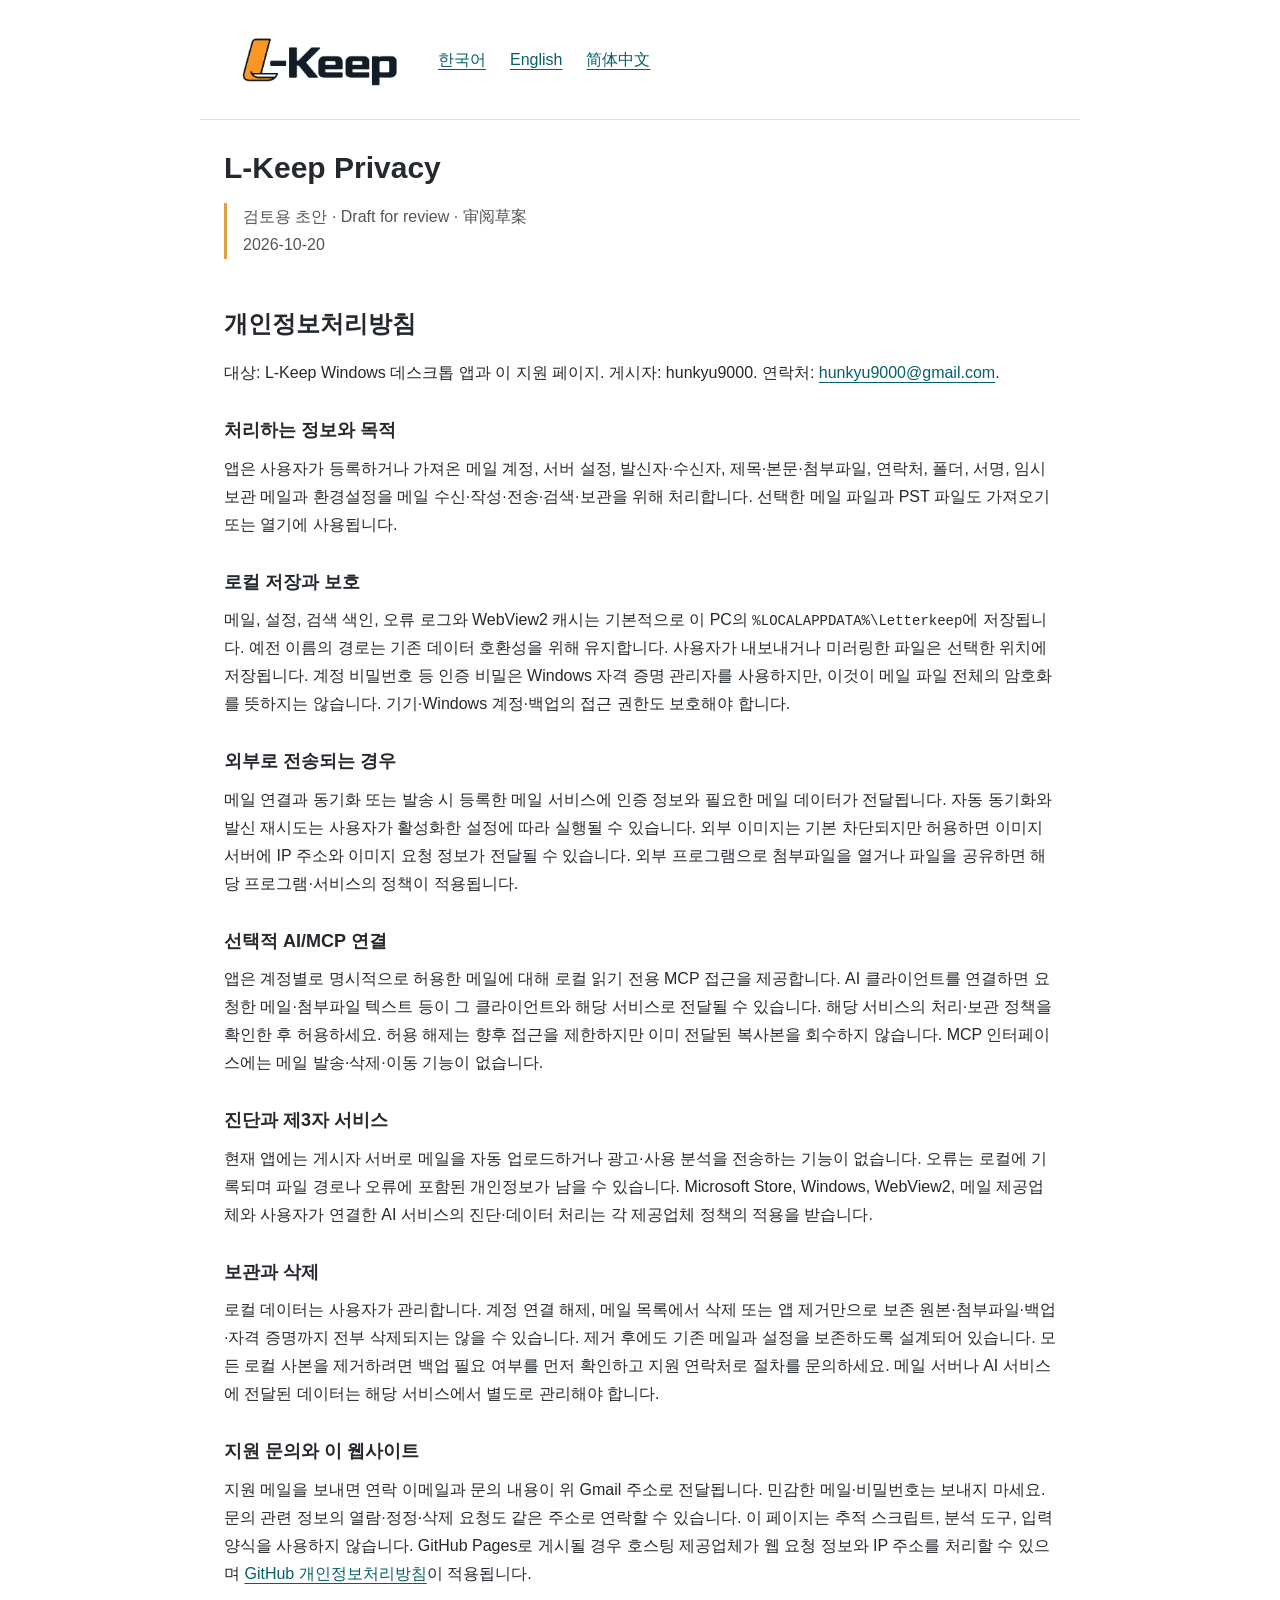
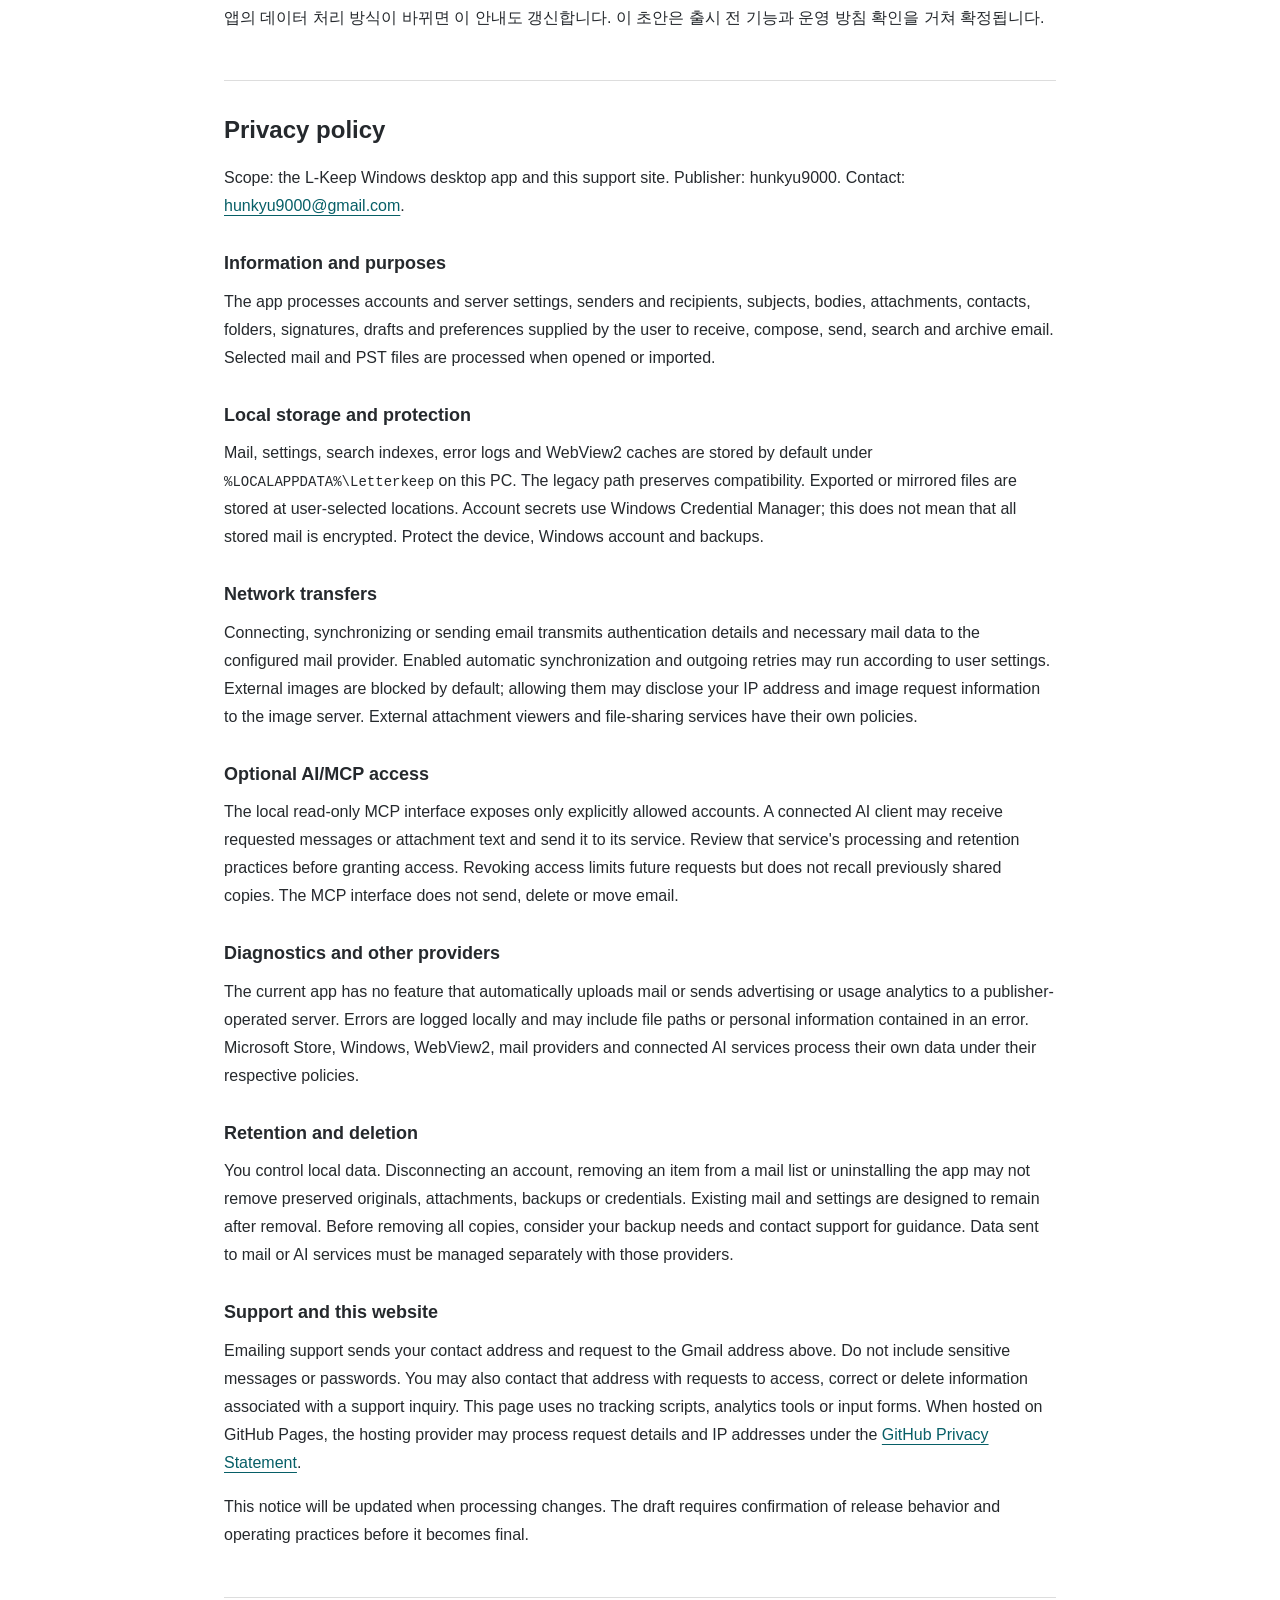
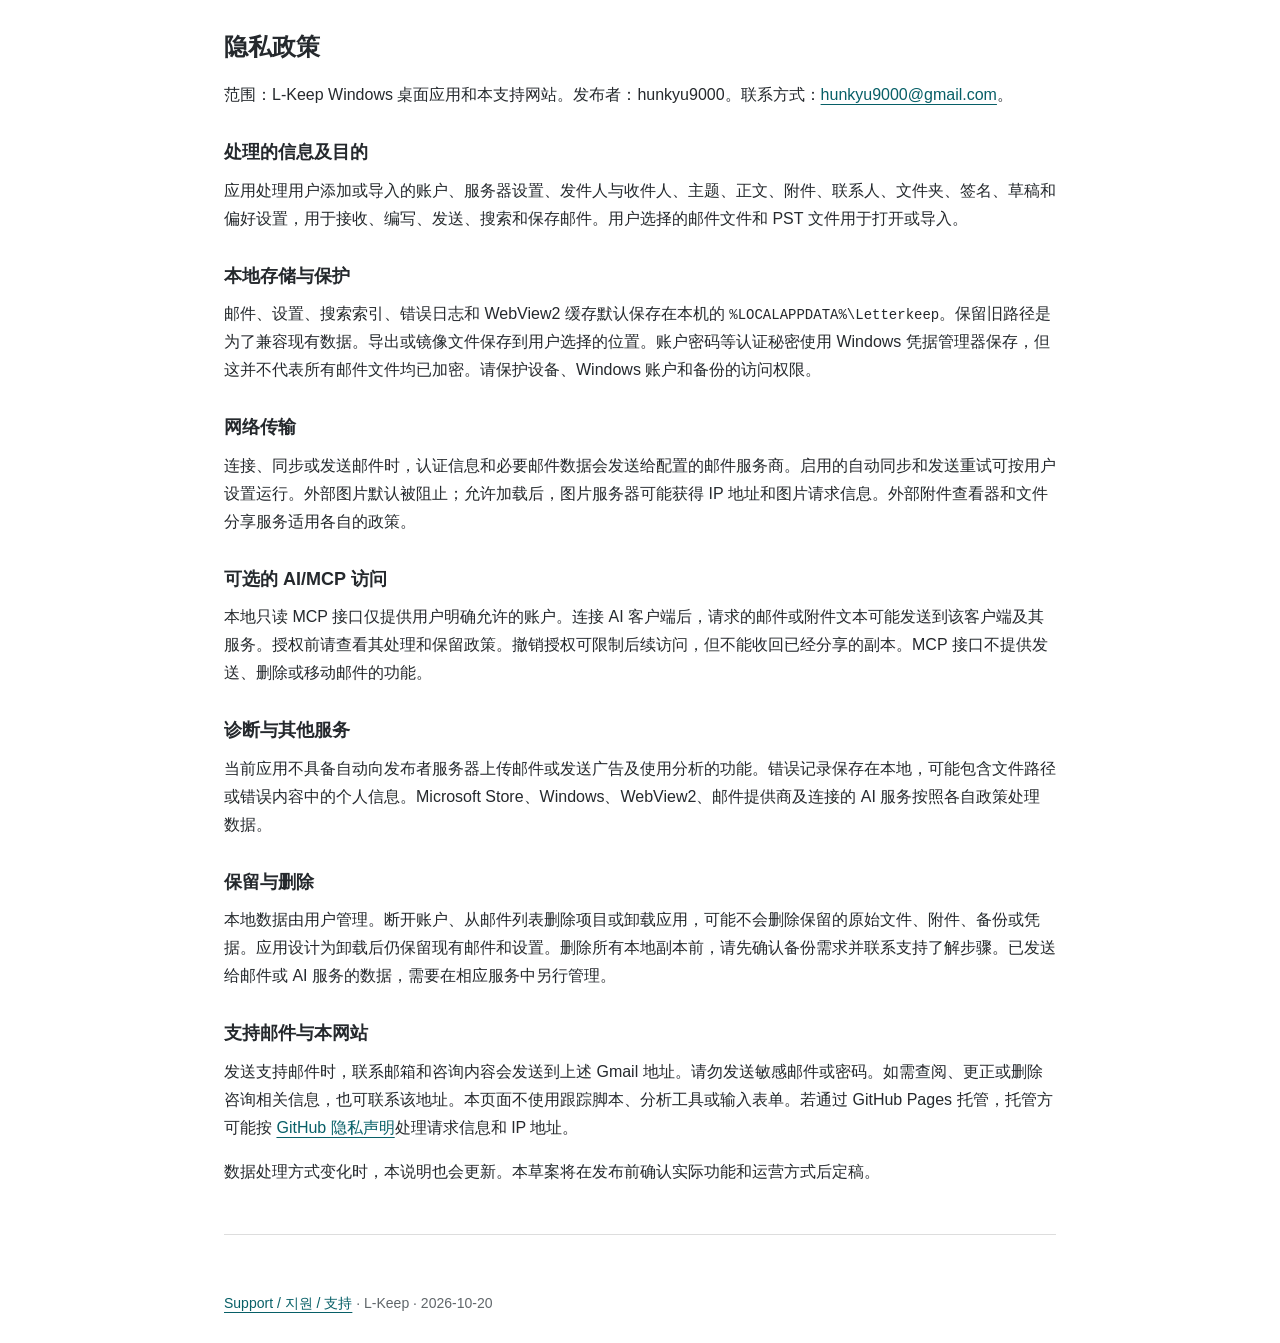
==== privacy.html @ 042985a2 "Add L-Keep support guidance and draft privacy policy" ====
<!DOCTYPE html>
<html lang="ko">
<head>
  <meta charset="utf-8"/>
  <meta name="viewport" content="width=device-width, initial-scale=1"/>
  <meta name="referrer" content="no-referrer"/>
  <title>L-Keep | Privacy</title>
  <link rel="stylesheet" href="style.css"/>
</head>
<body>
<header><a href="index.html" aria-label="L-Keep"><img src="logo.png" alt="L-Keep" width="190"/></a><nav aria-label="Language"><a href="#ko" lang="ko">한국어</a><a href="#en" lang="en">English</a><a href="#zh" lang="zh-Hans">简体中文</a></nav></header>
<main>
  <h1>L-Keep Privacy</h1>
  <p class="notice">검토용 초안 · Draft for review · 审阅草案<br/>2026-10-20</p>
  <section id="ko" lang="ko">
    <h2>개인정보처리방침</h2>
    <p>대상: L-Keep Windows 데스크톱 앱과 이 지원 페이지. 게시자: hunkyu9000. 연락처: <a href="mailto:hunkyu9000@gmail.com">hunkyu9000@gmail.com</a>.</p>
    <h3>처리하는 정보와 목적</h3>
    <p>앱은 사용자가 등록하거나 가져온 메일 계정, 서버 설정, 발신자·수신자, 제목·본문·첨부파일, 연락처, 폴더, 서명, 임시보관 메일과 환경설정을 메일 수신·작성·전송·검색·보관을 위해 처리합니다. 선택한 메일 파일과 PST 파일도 가져오기 또는 열기에 사용됩니다.</p>
    <h3>로컬 저장과 보호</h3>
    <p>메일, 설정, 검색 색인, 오류 로그와 WebView2 캐시는 기본적으로 이 PC의 <code>%LOCALAPPDATA%\Letterkeep</code>에 저장됩니다. 예전 이름의 경로는 기존 데이터 호환성을 위해 유지합니다. 사용자가 내보내거나 미러링한 파일은 선택한 위치에 저장됩니다. 계정 비밀번호 등 인증 비밀은 Windows 자격 증명 관리자를 사용하지만, 이것이 메일 파일 전체의 암호화를 뜻하지는 않습니다. 기기·Windows 계정·백업의 접근 권한도 보호해야 합니다.</p>
    <h3>외부로 전송되는 경우</h3>
    <p>메일 연결과 동기화 또는 발송 시 등록한 메일 서비스에 인증 정보와 필요한 메일 데이터가 전달됩니다. 자동 동기화와 발신 재시도는 사용자가 활성화한 설정에 따라 실행될 수 있습니다. 외부 이미지는 기본 차단되지만 허용하면 이미지 서버에 IP 주소와 이미지 요청 정보가 전달될 수 있습니다. 외부 프로그램으로 첨부파일을 열거나 파일을 공유하면 해당 프로그램·서비스의 정책이 적용됩니다.</p>
    <h3>선택적 AI/MCP 연결</h3>
    <p>앱은 계정별로 명시적으로 허용한 메일에 대해 로컬 읽기 전용 MCP 접근을 제공합니다. AI 클라이언트를 연결하면 요청한 메일·첨부파일 텍스트 등이 그 클라이언트와 해당 서비스로 전달될 수 있습니다. 해당 서비스의 처리·보관 정책을 확인한 후 허용하세요. 허용 해제는 향후 접근을 제한하지만 이미 전달된 복사본을 회수하지 않습니다. MCP 인터페이스에는 메일 발송·삭제·이동 기능이 없습니다.</p>
    <h3>진단과 제3자 서비스</h3>
    <p>현재 앱에는 게시자 서버로 메일을 자동 업로드하거나 광고·사용 분석을 전송하는 기능이 없습니다. 오류는 로컬에 기록되며 파일 경로나 오류에 포함된 개인정보가 남을 수 있습니다. Microsoft Store, Windows, WebView2, 메일 제공업체와 사용자가 연결한 AI 서비스의 진단·데이터 처리는 각 제공업체 정책의 적용을 받습니다.</p>
    <h3>보관과 삭제</h3>
    <p>로컬 데이터는 사용자가 관리합니다. 계정 연결 해제, 메일 목록에서 삭제 또는 앱 제거만으로 보존 원본·첨부파일·백업·자격 증명까지 전부 삭제되지는 않을 수 있습니다. 제거 후에도 기존 메일과 설정을 보존하도록 설계되어 있습니다. 모든 로컬 사본을 제거하려면 백업 필요 여부를 먼저 확인하고 지원 연락처로 절차를 문의하세요. 메일 서버나 AI 서비스에 전달된 데이터는 해당 서비스에서 별도로 관리해야 합니다.</p>
    <h3>지원 문의와 이 웹사이트</h3>
    <p>지원 메일을 보내면 연락 이메일과 문의 내용이 위 Gmail 주소로 전달됩니다. 민감한 메일·비밀번호는 보내지 마세요. 문의 관련 정보의 열람·정정·삭제 요청도 같은 주소로 연락할 수 있습니다. 이 페이지는 추적 스크립트, 분석 도구, 입력 양식을 사용하지 않습니다. GitHub Pages로 게시될 경우 호스팅 제공업체가 웹 요청 정보와 IP 주소를 처리할 수 있으며 <a href="https://docs.github.com/en/site-policy/privacy-policies/github-general-privacy-statement">GitHub 개인정보처리방침</a>이 적용됩니다.</p>
    <p>앱의 데이터 처리 방식이 바뀌면 이 안내도 갱신합니다. 이 초안은 출시 전 기능과 운영 방침 확인을 거쳐 확정됩니다.</p>
  </section>
  <section id="en" lang="en">
    <h2>Privacy policy</h2>
    <p>Scope: the L-Keep Windows desktop app and this support site. Publisher: hunkyu9000. Contact: <a href="mailto:hunkyu9000@gmail.com">hunkyu9000@gmail.com</a>.</p>
    <h3>Information and purposes</h3>
    <p>The app processes accounts and server settings, senders and recipients, subjects, bodies, attachments, contacts, folders, signatures, drafts and preferences supplied by the user to receive, compose, send, search and archive email. Selected mail and PST files are processed when opened or imported.</p>
    <h3>Local storage and protection</h3>
    <p>Mail, settings, search indexes, error logs and WebView2 caches are stored by default under <code>%LOCALAPPDATA%\Letterkeep</code> on this PC. The legacy path preserves compatibility. Exported or mirrored files are stored at user-selected locations. Account secrets use Windows Credential Manager; this does not mean that all stored mail is encrypted. Protect the device, Windows account and backups.</p>
    <h3>Network transfers</h3>
    <p>Connecting, synchronizing or sending email transmits authentication details and necessary mail data to the configured mail provider. Enabled automatic synchronization and outgoing retries may run according to user settings. External images are blocked by default; allowing them may disclose your IP address and image request information to the image server. External attachment viewers and file-sharing services have their own policies.</p>
    <h3>Optional AI/MCP access</h3>
    <p>The local read-only MCP interface exposes only explicitly allowed accounts. A connected AI client may receive requested messages or attachment text and send it to its service. Review that service's processing and retention practices before granting access. Revoking access limits future requests but does not recall previously shared copies. The MCP interface does not send, delete or move email.</p>
    <h3>Diagnostics and other providers</h3>
    <p>The current app has no feature that automatically uploads mail or sends advertising or usage analytics to a publisher-operated server. Errors are logged locally and may include file paths or personal information contained in an error. Microsoft Store, Windows, WebView2, mail providers and connected AI services process their own data under their respective policies.</p>
    <h3>Retention and deletion</h3>
    <p>You control local data. Disconnecting an account, removing an item from a mail list or uninstalling the app may not remove preserved originals, attachments, backups or credentials. Existing mail and settings are designed to remain after removal. Before removing all copies, consider your backup needs and contact support for guidance. Data sent to mail or AI services must be managed separately with those providers.</p>
    <h3>Support and this website</h3>
    <p>Emailing support sends your contact address and request to the Gmail address above. Do not include sensitive messages or passwords. You may also contact that address with requests to access, correct or delete information associated with a support inquiry. This page uses no tracking scripts, analytics tools or input forms. When hosted on GitHub Pages, the hosting provider may process request details and IP addresses under the <a href="https://docs.github.com/en/site-policy/privacy-policies/github-general-privacy-statement">GitHub Privacy Statement</a>.</p>
    <p>This notice will be updated when processing changes. The draft requires confirmation of release behavior and operating practices before it becomes final.</p>
  </section>
  <section id="zh" lang="zh-Hans">
    <h2>隐私政策</h2>
    <p>范围：L-Keep Windows 桌面应用和本支持网站。发布者：hunkyu9000。联系方式：<a href="mailto:hunkyu9000@gmail.com">hunkyu9000@gmail.com</a>。</p>
    <h3>处理的信息及目的</h3>
    <p>应用处理用户添加或导入的账户、服务器设置、发件人与收件人、主题、正文、附件、联系人、文件夹、签名、草稿和偏好设置，用于接收、编写、发送、搜索和保存邮件。用户选择的邮件文件和 PST 文件用于打开或导入。</p>
    <h3>本地存储与保护</h3>
    <p>邮件、设置、搜索索引、错误日志和 WebView2 缓存默认保存在本机的 <code>%LOCALAPPDATA%\Letterkeep</code>。保留旧路径是为了兼容现有数据。导出或镜像文件保存到用户选择的位置。账户密码等认证秘密使用 Windows 凭据管理器保存，但这并不代表所有邮件文件均已加密。请保护设备、Windows 账户和备份的访问权限。</p>
    <h3>网络传输</h3>
    <p>连接、同步或发送邮件时，认证信息和必要邮件数据会发送给配置的邮件服务商。启用的自动同步和发送重试可按用户设置运行。外部图片默认被阻止；允许加载后，图片服务器可能获得 IP 地址和图片请求信息。外部附件查看器和文件分享服务适用各自的政策。</p>
    <h3>可选的 AI/MCP 访问</h3>
    <p>本地只读 MCP 接口仅提供用户明确允许的账户。连接 AI 客户端后，请求的邮件或附件文本可能发送到该客户端及其服务。授权前请查看其处理和保留政策。撤销授权可限制后续访问，但不能收回已经分享的副本。MCP 接口不提供发送、删除或移动邮件的功能。</p>
    <h3>诊断与其他服务</h3>
    <p>当前应用不具备自动向发布者服务器上传邮件或发送广告及使用分析的功能。错误记录保存在本地，可能包含文件路径或错误内容中的个人信息。Microsoft Store、Windows、WebView2、邮件提供商及连接的 AI 服务按照各自政策处理数据。</p>
    <h3>保留与删除</h3>
    <p>本地数据由用户管理。断开账户、从邮件列表删除项目或卸载应用，可能不会删除保留的原始文件、附件、备份或凭据。应用设计为卸载后仍保留现有邮件和设置。删除所有本地副本前，请先确认备份需求并联系支持了解步骤。已发送给邮件或 AI 服务的数据，需要在相应服务中另行管理。</p>
    <h3>支持邮件与本网站</h3>
    <p>发送支持邮件时，联系邮箱和咨询内容会发送到上述 Gmail 地址。请勿发送敏感邮件或密码。如需查阅、更正或删除咨询相关信息，也可联系该地址。本页面不使用跟踪脚本、分析工具或输入表单。若通过 GitHub Pages 托管，托管方可能按 <a href="https://docs.github.com/en/site-policy/privacy-policies/github-general-privacy-statement">GitHub 隐私声明</a>处理请求信息和 IP 地址。</p>
    <p>数据处理方式变化时，本说明也会更新。本草案将在发布前确认实际功能和运营方式后定稿。</p>
  </section>
</main>
<footer><a href="index.html">Support / 지원 / 支持</a> · L-Keep · 2026-10-20</footer>
</body>
</html>
---- style.css ----
:root { color-scheme: light; font-family: "Segoe UI", "Malgun Gothic", "Microsoft YaHei", sans-serif; color: #25292d; background: #fff; letter-spacing: 0; }
* { box-sizing: border-box; }
body { margin: 0; font-size: 16px; line-height: 1.75; }
header, main, footer { max-width: 880px; margin: auto; padding: 28px 24px; }
header { display: flex; align-items: center; flex-wrap: wrap; gap: 24px; border-bottom: 1px solid #ddd; }
header img { display: block; width: 190px; max-width: 100%; height: auto; }
nav { display: flex; flex-wrap: wrap; gap: 12px 24px; }
a { color: #075f67; text-underline-offset: 4px; overflow-wrap: anywhere; }
a:hover { color: #003c43; }
a:focus-visible { outline: 2px solid #075f67; outline-offset: 4px; }
h1 { font-size: 30px; line-height: 1.3; margin: 0 0 16px; }
h2 { font-size: 24px; line-height: 1.4; margin: 0 0 18px; }
h3 { font-size: 18px; margin: 28px 0 8px; }
p { margin: 0 0 16px; }
section { padding: 32px 0; border-bottom: 1px solid #ddd; scroll-margin-top: 20px; }
ul { padding-left: 24px; }
.notice { border-left: 3px solid #e1a042; padding-left: 16px; color: #555; }
footer { color: #60666a; font-size: 14px; }
code { font-size: 14px; overflow-wrap: anywhere; }
@media (max-width: 480px) { header, main, footer { padding: 22px 18px; } h1 { font-size: 26px; } }
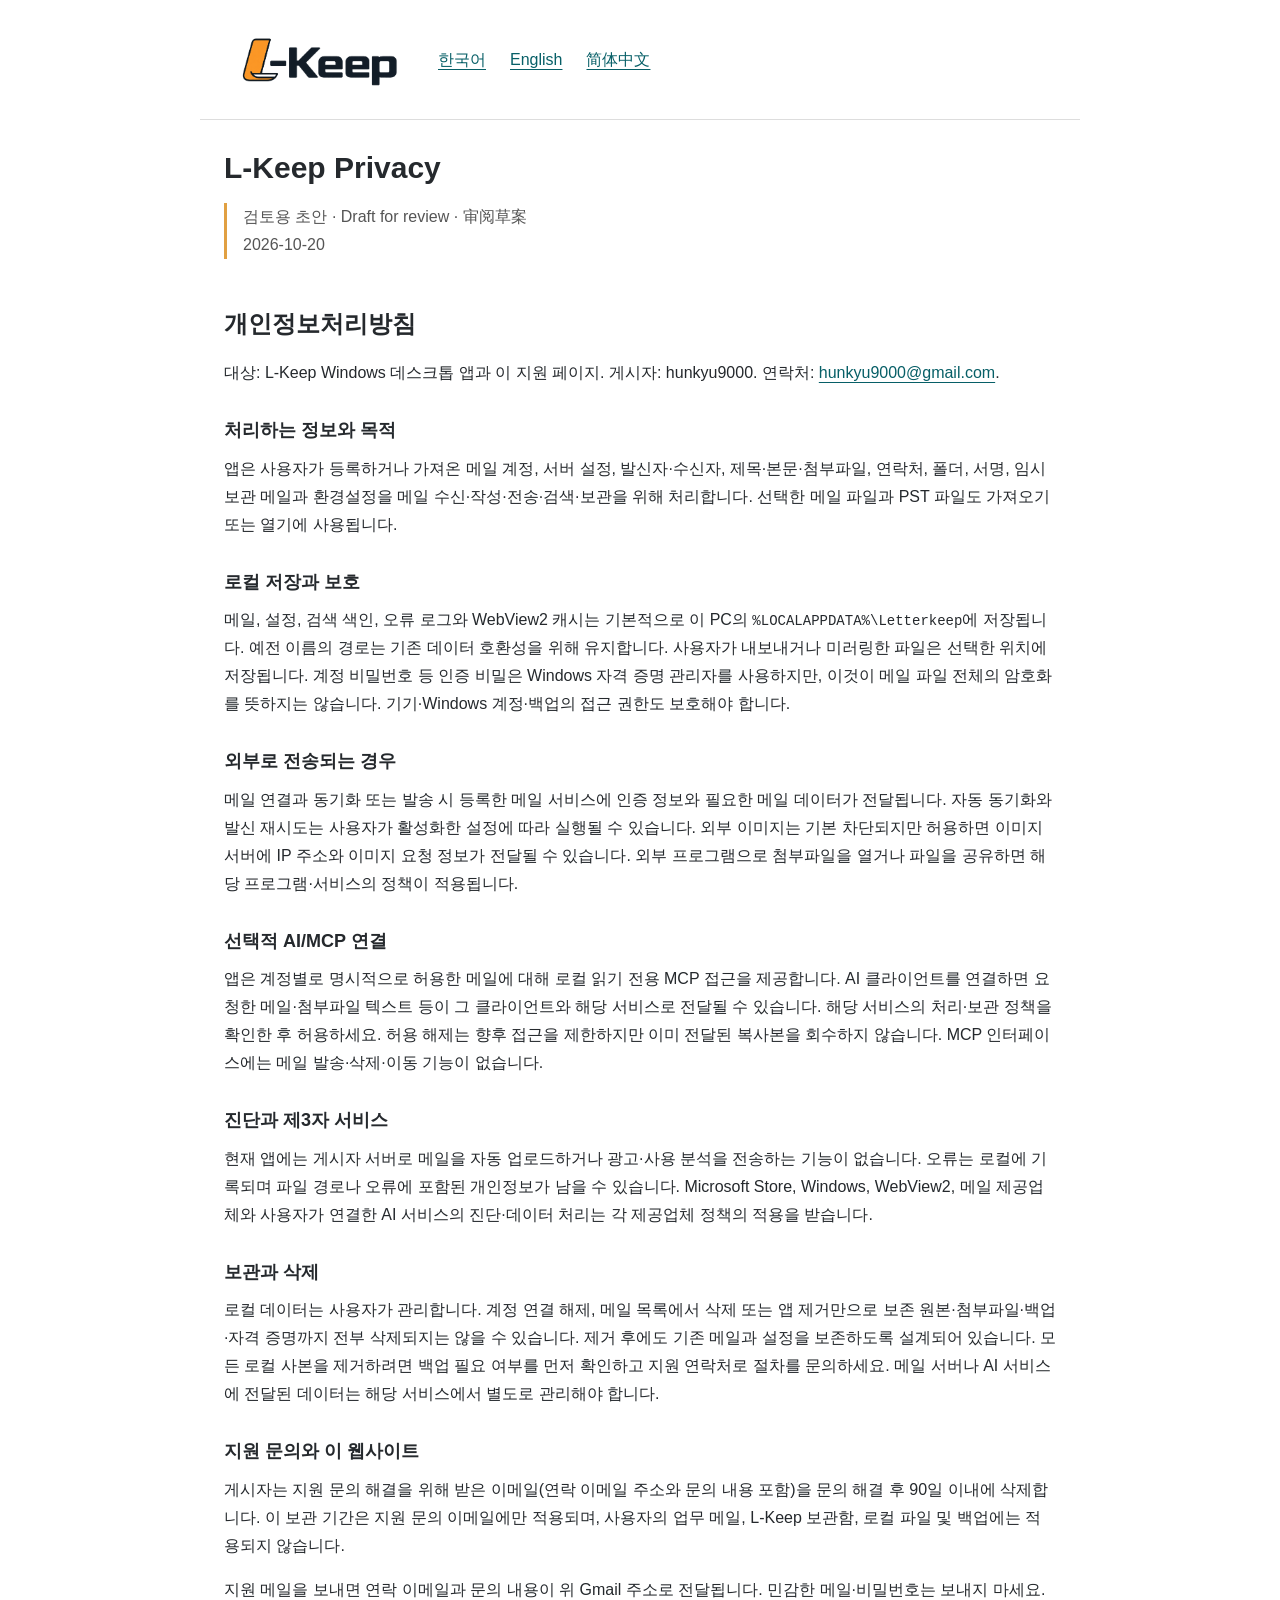
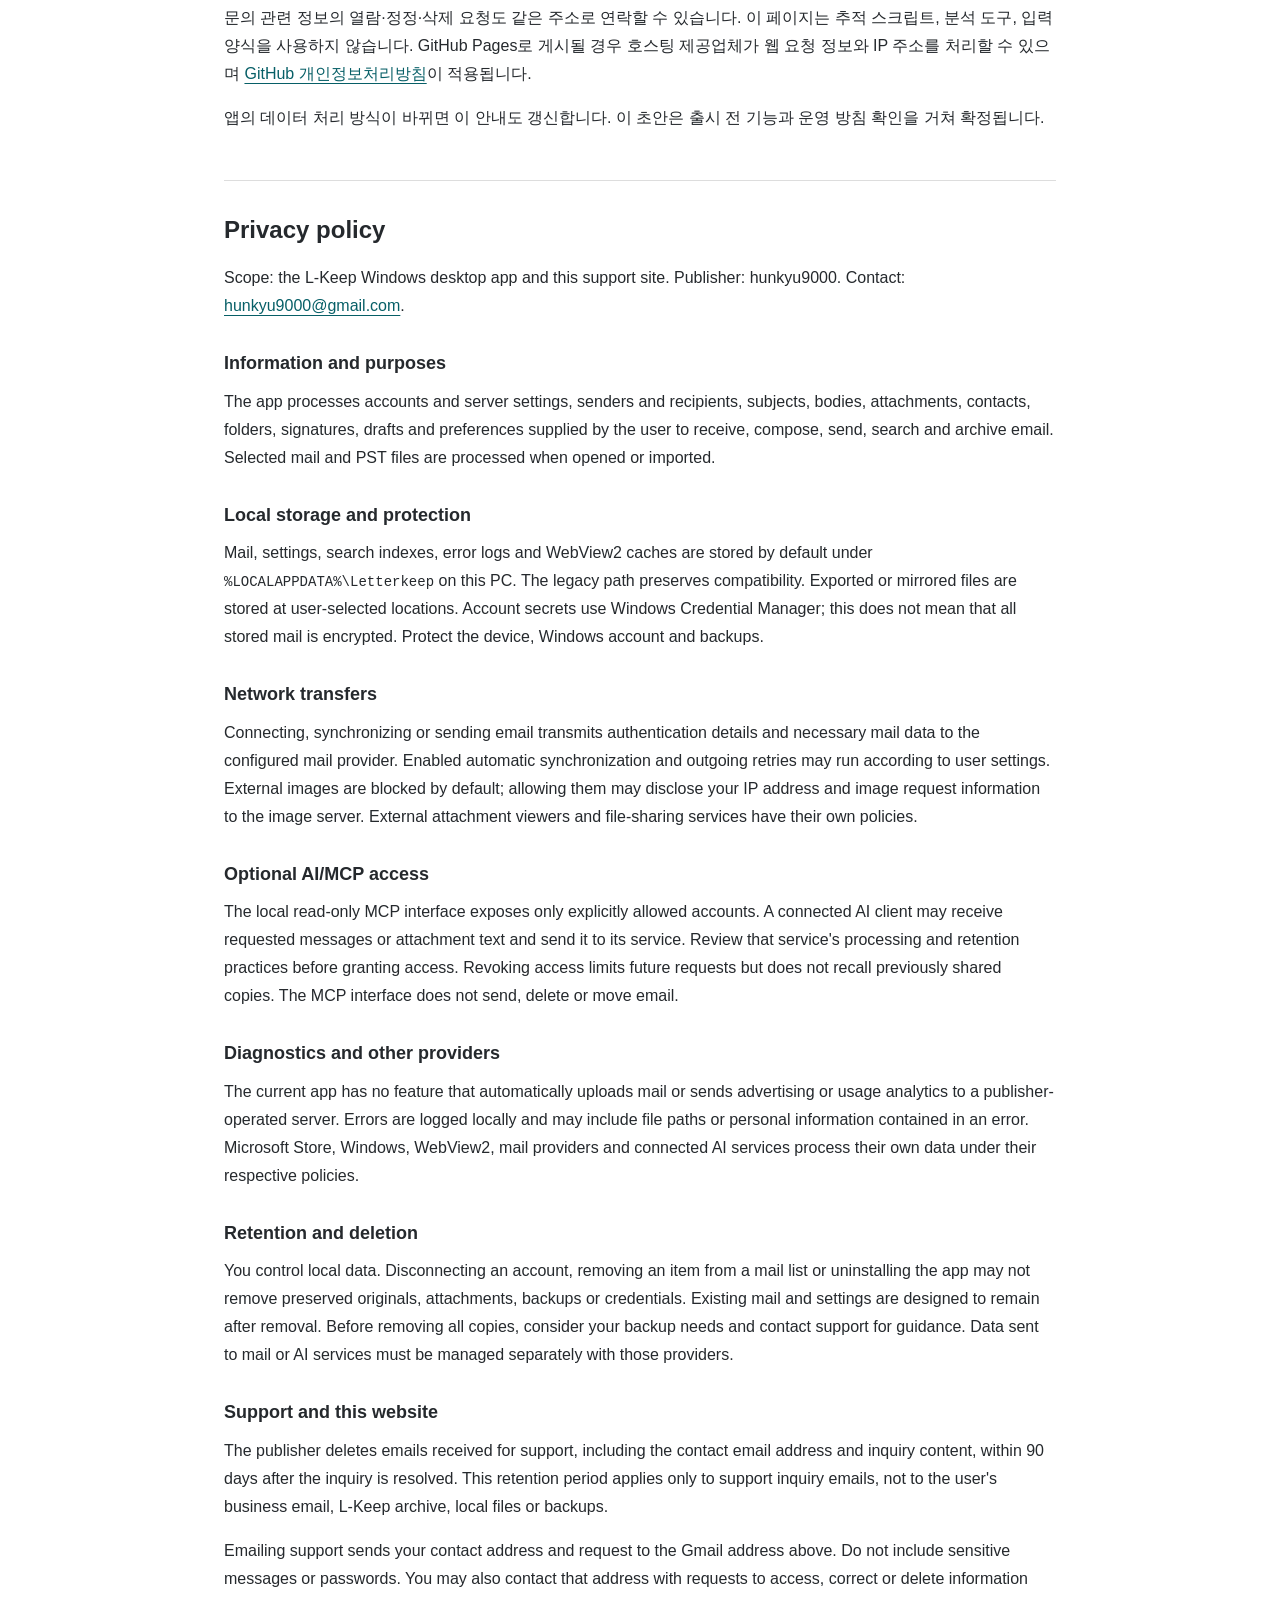
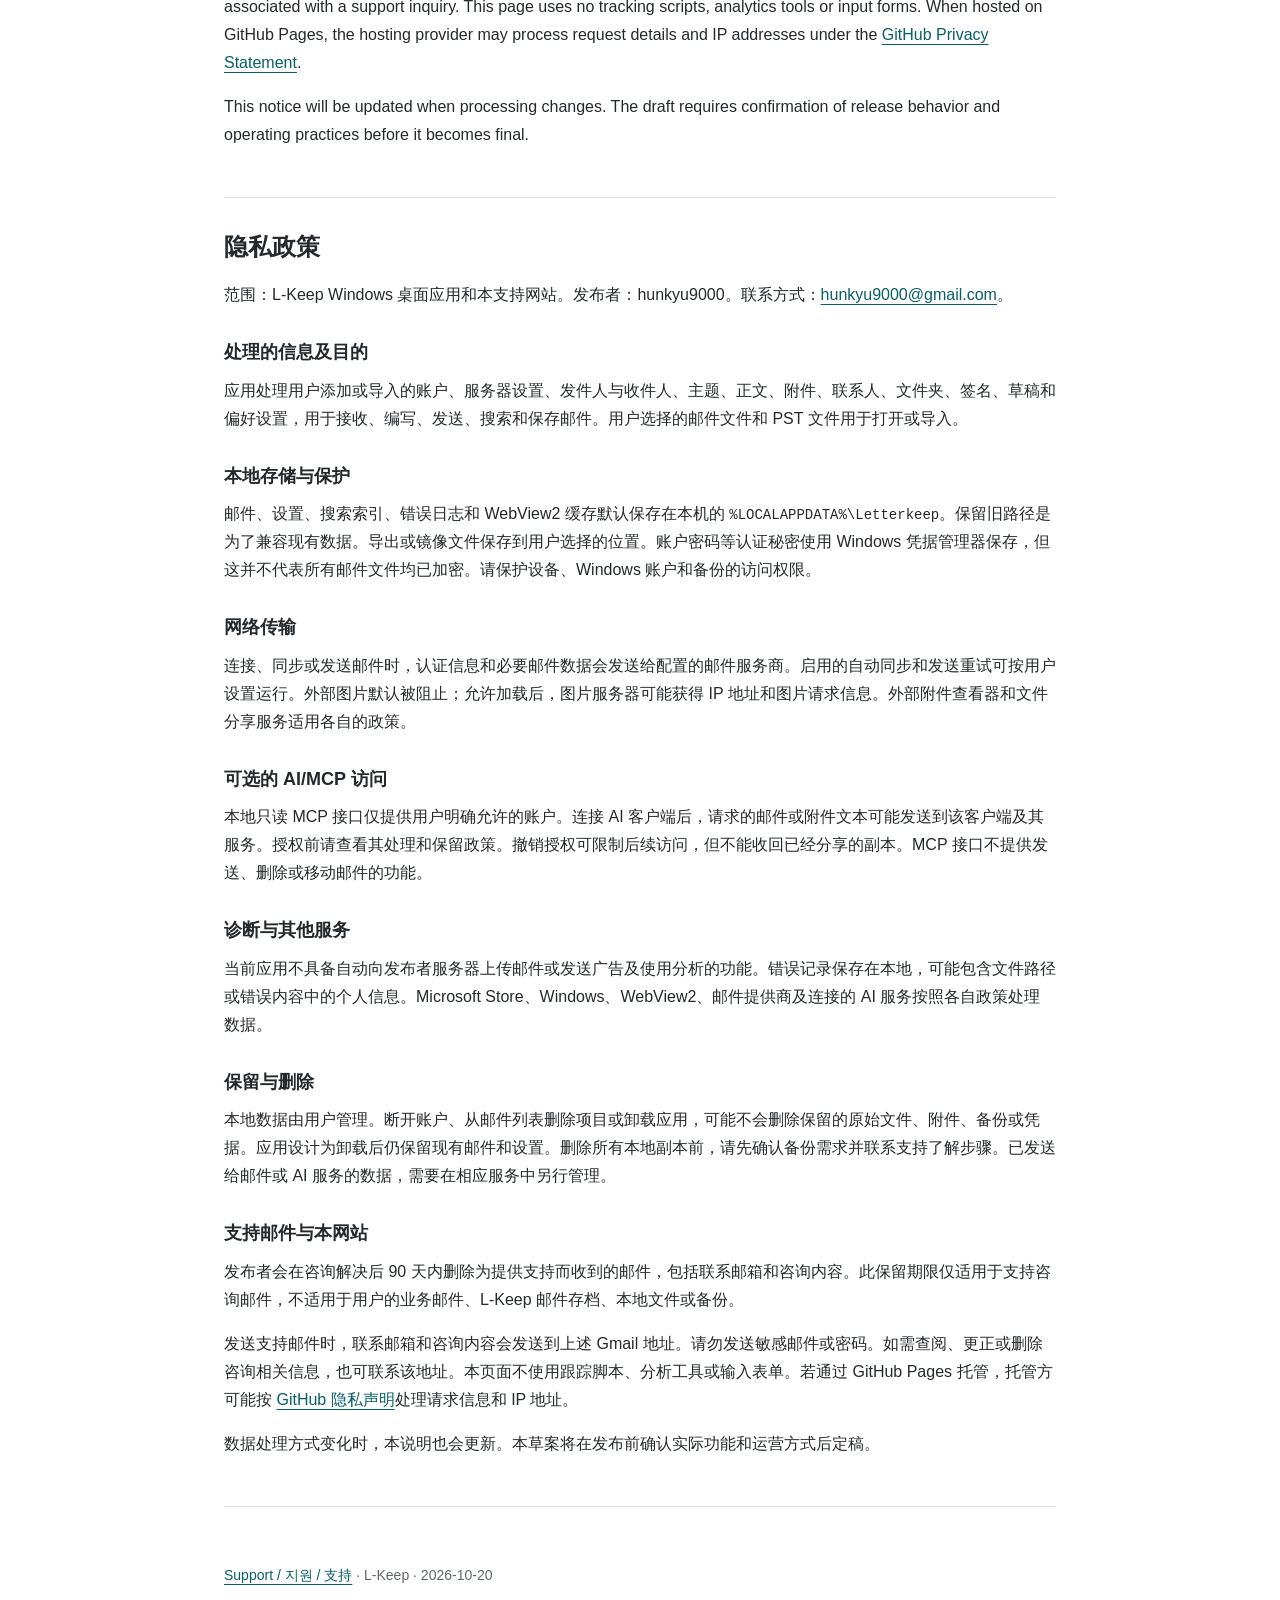
==== commit 82213fdc: "Clarify support-only retention within 90 days of resolution" ====
--- a/privacy.html
+++ b/privacy.html
@@ -28,6 +28,7 @@
     <h3>보관과 삭제</h3>
     <p>로컬 데이터는 사용자가 관리합니다. 계정 연결 해제, 메일 목록에서 삭제 또는 앱 제거만으로 보존 원본·첨부파일·백업·자격 증명까지 전부 삭제되지는 않을 수 있습니다. 제거 후에도 기존 메일과 설정을 보존하도록 설계되어 있습니다. 모든 로컬 사본을 제거하려면 백업 필요 여부를 먼저 확인하고 지원 연락처로 절차를 문의하세요. 메일 서버나 AI 서비스에 전달된 데이터는 해당 서비스에서 별도로 관리해야 합니다.</p>
     <h3>지원 문의와 이 웹사이트</h3>
+    <p>게시자는 지원 문의 해결을 위해 받은 이메일(연락 이메일 주소와 문의 내용 포함)을 문의 해결 후 90일 이내에 삭제합니다. 이 보관 기간은 지원 문의 이메일에만 적용되며, 사용자의 업무 메일, L-Keep 보관함, 로컬 파일 및 백업에는 적용되지 않습니다.</p>
     <p>지원 메일을 보내면 연락 이메일과 문의 내용이 위 Gmail 주소로 전달됩니다. 민감한 메일·비밀번호는 보내지 마세요. 문의 관련 정보의 열람·정정·삭제 요청도 같은 주소로 연락할 수 있습니다. 이 페이지는 추적 스크립트, 분석 도구, 입력 양식을 사용하지 않습니다. GitHub Pages로 게시될 경우 호스팅 제공업체가 웹 요청 정보와 IP 주소를 처리할 수 있으며 <a href="https://docs.github.com/en/site-policy/privacy-policies/github-general-privacy-statement">GitHub 개인정보처리방침</a>이 적용됩니다.</p>
     <p>앱의 데이터 처리 방식이 바뀌면 이 안내도 갱신합니다. 이 초안은 출시 전 기능과 운영 방침 확인을 거쳐 확정됩니다.</p>
   </section>
@@ -47,6 +48,7 @@
     <h3>Retention and deletion</h3>
     <p>You control local data. Disconnecting an account, removing an item from a mail list or uninstalling the app may not remove preserved originals, attachments, backups or credentials. Existing mail and settings are designed to remain after removal. Before removing all copies, consider your backup needs and contact support for guidance. Data sent to mail or AI services must be managed separately with those providers.</p>
     <h3>Support and this website</h3>
+    <p>The publisher deletes emails received for support, including the contact email address and inquiry content, within 90 days after the inquiry is resolved. This retention period applies only to support inquiry emails, not to the user's business email, L-Keep archive, local files or backups.</p>
     <p>Emailing support sends your contact address and request to the Gmail address above. Do not include sensitive messages or passwords. You may also contact that address with requests to access, correct or delete information associated with a support inquiry. This page uses no tracking scripts, analytics tools or input forms. When hosted on GitHub Pages, the hosting provider may process request details and IP addresses under the <a href="https://docs.github.com/en/site-policy/privacy-policies/github-general-privacy-statement">GitHub Privacy Statement</a>.</p>
     <p>This notice will be updated when processing changes. The draft requires confirmation of release behavior and operating practices before it becomes final.</p>
   </section>
@@ -66,6 +68,7 @@
     <h3>保留与删除</h3>
     <p>本地数据由用户管理。断开账户、从邮件列表删除项目或卸载应用，可能不会删除保留的原始文件、附件、备份或凭据。应用设计为卸载后仍保留现有邮件和设置。删除所有本地副本前，请先确认备份需求并联系支持了解步骤。已发送给邮件或 AI 服务的数据，需要在相应服务中另行管理。</p>
     <h3>支持邮件与本网站</h3>
+    <p>发布者会在咨询解决后 90 天内删除为提供支持而收到的邮件，包括联系邮箱和咨询内容。此保留期限仅适用于支持咨询邮件，不适用于用户的业务邮件、L-Keep 邮件存档、本地文件或备份。</p>
     <p>发送支持邮件时，联系邮箱和咨询内容会发送到上述 Gmail 地址。请勿发送敏感邮件或密码。如需查阅、更正或删除咨询相关信息，也可联系该地址。本页面不使用跟踪脚本、分析工具或输入表单。若通过 GitHub Pages 托管，托管方可能按 <a href="https://docs.github.com/en/site-policy/privacy-policies/github-general-privacy-statement">GitHub 隐私声明</a>处理请求信息和 IP 地址。</p>
     <p>数据处理方式变化时，本说明也会更新。本草案将在发布前确认实际功能和运营方式后定稿。</p>
   </section>
